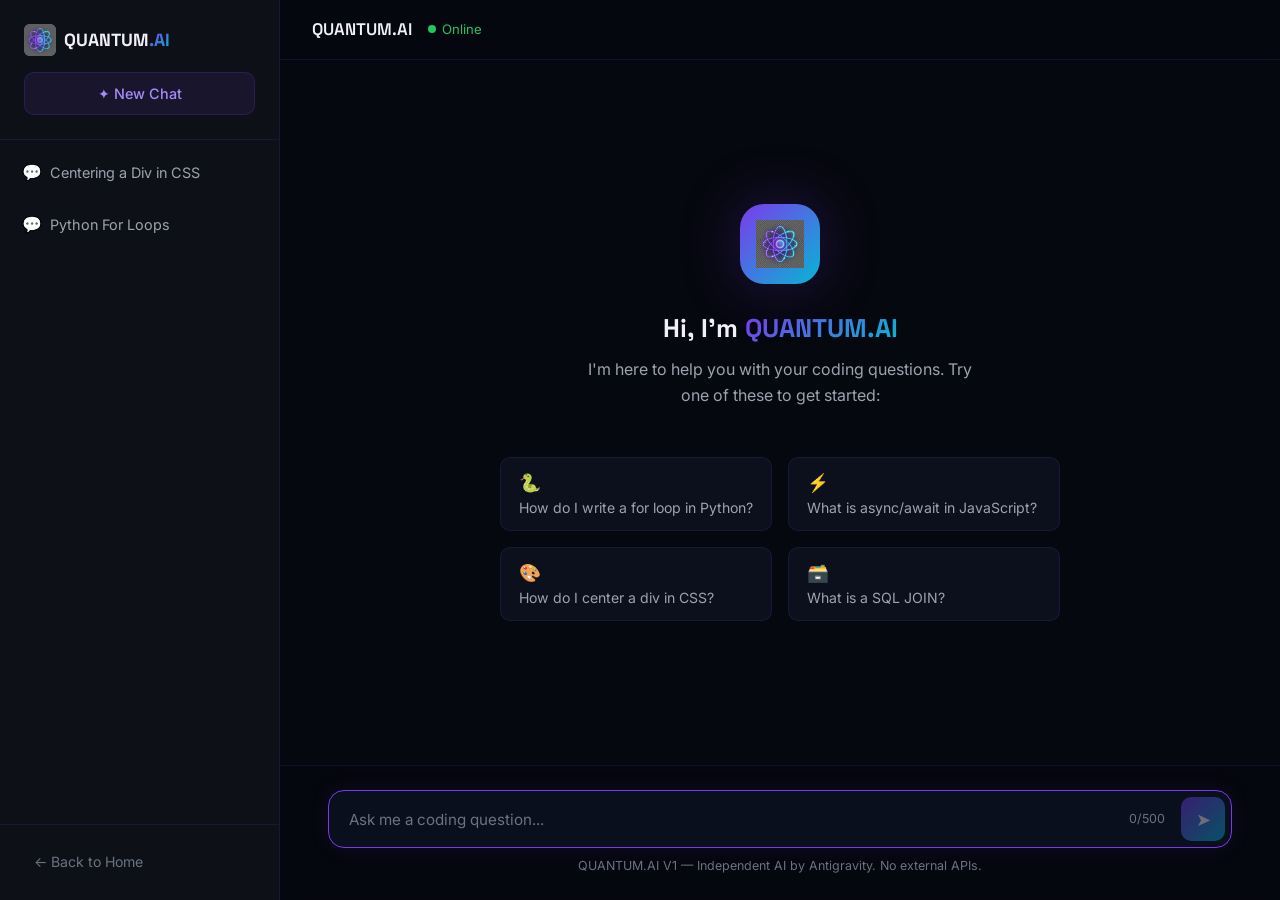
==== chat.html @ e06cc9fb "Add QUANTUM.AI logo - replace emoji icons with actual logo image" ====
<!DOCTYPE html>
<html lang="en">

<head>
    <meta charset="UTF-8">
    <meta name="viewport" content="width=device-width, initial-scale=1.0">
    <title>QUANTUM.AI — Chat</title>
    <meta name="description"
        content="Chat with QUANTUM.AI — get instant answers to your coding questions with clear explanations and working code snippets.">
    <link rel="stylesheet" href="css/style.css">
    <link rel="icon" href="assets/logo.png" type="image/png">
</head>

<body>
    <div class="chat-layout">

        <!-- Sidebar -->
        <aside class="chat-sidebar" id="chatSidebar">
            <div class="sidebar-header">
                <div class="sidebar-logo">
                    <div class="sidebar-logo-icon"><img src="assets/logo.png" alt="QUANTUM.AI" class="logo-img"></div>
                    <span>QUANTUM<span class="glow-text">.AI</span></span>
                </div>
                <button class="new-chat-btn" id="newChatBtn" aria-label="Start new chat">
                    ✦ New Chat
                </button>
            </div>

            <div class="sidebar-chats" id="sidebarChats">
                <!-- Chat history items will be injected by JS -->
            </div>

            <div class="sidebar-footer">
                <a href="index.html" class="sidebar-home-link">
                    ← Back to Home
                </a>
            </div>
        </aside>

        <!-- Main Chat Area -->
        <main class="chat-main">
            <header class="chat-header">
                <div class="chat-header-info">
                    <button class="mobile-sidebar-toggle" id="mobileSidebarToggle" aria-label="Toggle sidebar">
                        ☰
                    </button>
                    <h1 class="chat-header-title">QUANTUM.AI</h1>
                    <div class="chat-header-status">
                        <span class="status-dot"></span>
                        Online
                    </div>
                </div>
            </header>

            <!-- Messages -->
            <div class="chat-messages" id="chatMessages">
                <!-- Welcome Screen (shown when no messages) -->
                <div class="chat-welcome" id="chatWelcome">
                    <div class="welcome-icon"><img src="assets/logo.png" alt="QUANTUM.AI" class="welcome-logo-img">
                    </div>
                    <h2 class="welcome-title">Hi, I'm <span class="glow-text">QUANTUM.AI</span></h2>
                    <p class="welcome-subtitle">I'm here to help you with your coding questions. Try one of these to get
                        started:</p>
                    <div class="welcome-suggestions" id="welcomeSuggestions">
                        <button class="suggestion-chip" data-query="How do I write a for loop in Python?">
                            <div class="suggestion-chip-icon">🐍</div>
                            How do I write a for loop in Python?
                        </button>
                        <button class="suggestion-chip" data-query="What is async/await in JavaScript?">
                            <div class="suggestion-chip-icon">⚡</div>
                            What is async/await in JavaScript?
                        </button>
                        <button class="suggestion-chip" data-query="How do I center a div in CSS?">
                            <div class="suggestion-chip-icon">🎨</div>
                            How do I center a div in CSS?
                        </button>
                        <button class="suggestion-chip" data-query="What is a SQL JOIN?">
                            <div class="suggestion-chip-icon">🗃️</div>
                            What is a SQL JOIN?
                        </button>
                    </div>
                </div>
            </div>

            <!-- Input Area -->
            <div class="chat-input-area">
                <div class="chat-input-wrapper">
                    <input type="text" class="chat-input" id="chatInput" placeholder="Ask me a coding question..."
                        maxlength="500" autocomplete="off">
                    <span class="chat-char-count" id="charCount">0/500</span>
                    <button class="chat-send-btn" id="sendBtn" disabled aria-label="Send message">
                        ➤
                    </button>
                </div>
                <p class="chat-disclaimer">QUANTUM.AI V1 — Independent AI by Antigravity. No external APIs.</p>
            </div>
        </main>
    </div>

    <!-- Sidebar overlay for mobile -->
    <div id="sidebarOverlay" style="
    display:none; position:fixed; inset:0; background:rgba(0,0,0,0.5);
    z-index:50;
  "></div>

    <script src="js/chat.js"></script>
</body>

</html>
---- css/style.css ----
/* ============================================
   QUANTUM.AI — Design System & Styles (V1)
   ============================================ */

/* ---------- Google Fonts ---------- */
@import url('https://fonts.googleapis.com/css2?family=Space+Grotesk:wght@400;500;600;700&family=Inter:wght@300;400;500;600&family=JetBrains+Mono:wght@400;500&display=swap');

/* ---------- CSS Custom Properties ---------- */
:root {
  /* Colors */
  --bg-primary: #06080f;
  --bg-secondary: #0d1117;
  --bg-card: rgba(15, 20, 35, 0.7);
  --bg-card-hover: rgba(20, 28, 50, 0.85);
  --bg-input: rgba(15, 20, 40, 0.6);
  --bg-glass: rgba(255, 255, 255, 0.03);

  --accent-purple: #7c3aed;
  --accent-purple-light: #a78bfa;
  --accent-cyan: #06b6d4;
  --accent-cyan-light: #22d3ee;
  --accent-gradient: linear-gradient(135deg, #7c3aed, #06b6d4);
  --accent-gradient-hover: linear-gradient(135deg, #8b5cf6, #22d3ee);

  --text-primary: #f0f0f5;
  --text-secondary: #9ca3af;
  --text-muted: #6b7280;
  --text-accent: #a78bfa;

  --border-color: rgba(124, 58, 237, 0.15);
  --border-glow: rgba(124, 58, 237, 0.4);
  --shadow-glow: 0 0 30px rgba(124, 58, 237, 0.15);
  --shadow-glow-strong: 0 0 60px rgba(124, 58, 237, 0.25);

  /* Typography */
  --font-heading: 'Space Grotesk', sans-serif;
  --font-body: 'Inter', sans-serif;
  --font-mono: 'JetBrains Mono', monospace;

  /* Spacing */
  --space-xs: 0.25rem;
  --space-sm: 0.5rem;
  --space-md: 1rem;
  --space-lg: 1.5rem;
  --space-xl: 2rem;
  --space-2xl: 3rem;
  --space-3xl: 4rem;
  --space-4xl: 6rem;

  /* Borders */
  --radius-sm: 6px;
  --radius-md: 10px;
  --radius-lg: 16px;
  --radius-xl: 24px;
  --radius-full: 9999px;

  /* Transitions */
  --transition-fast: 0.15s ease;
  --transition-base: 0.25s ease;
  --transition-slow: 0.4s ease;

  /* Layout */
  --max-width: 1200px;
  --nav-height: 70px;
  --sidebar-width: 280px;
}

/* ---------- Reset & Base ---------- */
*,
*::before,
*::after {
  margin: 0;
  padding: 0;
  box-sizing: border-box;
}

html {
  scroll-behavior: smooth;
  -webkit-font-smoothing: antialiased;
  -moz-osx-font-smoothing: grayscale;
}

body {
  font-family: var(--font-body);
  background-color: var(--bg-primary);
  color: var(--text-primary);
  line-height: 1.6;
  overflow-x: hidden;
  min-height: 100vh;
}

a {
  text-decoration: none;
  color: inherit;
  transition: color var(--transition-fast);
}

ul,
ol {
  list-style: none;
}

img {
  max-width: 100%;
  display: block;
}

button {
  cursor: pointer;
  border: none;
  background: none;
  font-family: inherit;
}

input,
textarea {
  font-family: inherit;
}

/* ---------- Utility Classes ---------- */
.container {
  max-width: var(--max-width);
  margin: 0 auto;
  padding: 0 var(--space-xl);
}

.glow-text {
  background: var(--accent-gradient);
  -webkit-background-clip: text;
  -webkit-text-fill-color: transparent;
  background-clip: text;
}

.sr-only {
  position: absolute;
  width: 1px;
  height: 1px;
  padding: 0;
  margin: -1px;
  overflow: hidden;
  clip: rect(0, 0, 0, 0);
  border: 0;
}

/* ---------- Buttons ---------- */
.btn-primary {
  display: inline-flex;
  align-items: center;
  gap: var(--space-sm);
  padding: 14px 32px;
  background: var(--accent-gradient);
  color: white;
  font-family: var(--font-heading);
  font-weight: 600;
  font-size: 1rem;
  border-radius: var(--radius-full);
  transition: all var(--transition-base);
  position: relative;
  overflow: hidden;
  border: none;
  letter-spacing: 0.02em;
}

.btn-primary::before {
  content: '';
  position: absolute;
  inset: 0;
  background: var(--accent-gradient-hover);
  opacity: 0;
  transition: opacity var(--transition-base);
}

.btn-primary:hover {
  transform: translateY(-2px);
  box-shadow: 0 8px 30px rgba(124, 58, 237, 0.4);
}

.btn-primary:hover::before {
  opacity: 1;
}

.btn-primary span {
  position: relative;
  z-index: 1;
}

.btn-secondary {
  display: inline-flex;
  align-items: center;
  gap: var(--space-sm);
  padding: 13px 30px;
  background: transparent;
  color: var(--text-primary);
  font-family: var(--font-heading);
  font-weight: 500;
  font-size: 1rem;
  border-radius: var(--radius-full);
  border: 1px solid var(--border-color);
  transition: all var(--transition-base);
  letter-spacing: 0.02em;
}

.btn-secondary:hover {
  border-color: var(--accent-purple);
  background: rgba(124, 58, 237, 0.08);
  transform: translateY(-2px);
}

/* ---------- Glass Card ---------- */
.glass-card {
  background: var(--bg-card);
  border: 1px solid var(--border-color);
  border-radius: var(--radius-lg);
  padding: var(--space-2xl);
  backdrop-filter: blur(20px);
  -webkit-backdrop-filter: blur(20px);
  transition: all var(--transition-base);
  position: relative;
  overflow: hidden;
}

.glass-card::before {
  content: '';
  position: absolute;
  top: 0;
  left: 0;
  right: 0;
  height: 1px;
  background: linear-gradient(90deg, transparent, rgba(124, 58, 237, 0.3), transparent);
}

.glass-card:hover {
  background: var(--bg-card-hover);
  border-color: var(--border-glow);
  box-shadow: var(--shadow-glow);
  transform: translateY(-4px);
}

/* ---------- Background Effects ---------- */
.bg-grid {
  position: fixed;
  inset: 0;
  background-image:
    radial-gradient(circle at 1px 1px, rgba(124, 58, 237, 0.08) 1px, transparent 0);
  background-size: 50px 50px;
  pointer-events: none;
  z-index: 0;
}

.bg-glow-orb {
  position: fixed;
  border-radius: 50%;
  filter: blur(120px);
  pointer-events: none;
  z-index: 0;
}

.bg-glow-orb--purple {
  width: 500px;
  height: 500px;
  background: rgba(124, 58, 237, 0.08);
  top: -100px;
  right: -100px;
}

.bg-glow-orb--cyan {
  width: 400px;
  height: 400px;
  background: rgba(6, 182, 212, 0.06);
  bottom: -100px;
  left: -100px;
}

/* ---------- Keyframe Animations ---------- */
@keyframes fadeInUp {
  from {
    opacity: 0;
    transform: translateY(30px);
  }

  to {
    opacity: 1;
    transform: translateY(0);
  }
}

@keyframes fadeIn {
  from {
    opacity: 0;
  }

  to {
    opacity: 1;
  }
}

@keyframes glowPulse {

  0%,
  100% {
    box-shadow: 0 0 20px rgba(124, 58, 237, 0.2);
  }

  50% {
    box-shadow: 0 0 40px rgba(124, 58, 237, 0.4);
  }
}

@keyframes float {

  0%,
  100% {
    transform: translateY(0);
  }

  50% {
    transform: translateY(-10px);
  }
}

@keyframes typingDot {

  0%,
  80%,
  100% {
    opacity: 0.3;
    transform: scale(0.8);
  }

  40% {
    opacity: 1;
    transform: scale(1);
  }
}

@keyframes slideInLeft {
  from {
    opacity: 0;
    transform: translateX(-20px);
  }

  to {
    opacity: 1;
    transform: translateX(0);
  }
}

@keyframes slideInRight {
  from {
    opacity: 0;
    transform: translateX(20px);
  }

  to {
    opacity: 1;
    transform: translateX(0);
  }
}

@keyframes codeScroll {
  0% {
    transform: translateY(0);
  }

  100% {
    transform: translateY(-50%);
  }
}

.animate-on-scroll {
  opacity: 0;
  transform: translateY(30px);
  transition: all 0.6s cubic-bezier(0.4, 0, 0.2, 1);
}

.animate-on-scroll.is-visible {
  opacity: 1;
  transform: translateY(0);
}

/* ---------- Logo Images ---------- */
.logo-img {
  width: 100%;
  height: 100%;
  object-fit: contain;
  border-radius: inherit;
}

.footer-logo-img {
  width: 22px;
  height: 22px;
  object-fit: contain;
  vertical-align: middle;
  margin-right: 4px;
}

.welcome-logo-img {
  width: 48px;
  height: 48px;
  object-fit: contain;
}

.avatar-logo-img {
  width: 100%;
  height: 100%;
  object-fit: contain;
  border-radius: inherit;
}


/* ============================================
   LANDING PAGE STYLES
   ============================================ */

/* ---------- Navbar ---------- */
.navbar {
  position: fixed;
  top: 0;
  left: 0;
  right: 0;
  height: var(--nav-height);
  display: flex;
  align-items: center;
  justify-content: space-between;
  padding: 0 var(--space-2xl);
  background: rgba(6, 8, 15, 0.8);
  backdrop-filter: blur(20px);
  -webkit-backdrop-filter: blur(20px);
  border-bottom: 1px solid var(--border-color);
  z-index: 1000;
  transition: all var(--transition-base);
}

.navbar.scrolled {
  background: rgba(6, 8, 15, 0.95);
  box-shadow: 0 4px 30px rgba(0, 0, 0, 0.3);
}

.nav-logo {
  display: flex;
  align-items: center;
  gap: var(--space-sm);
  font-family: var(--font-heading);
  font-weight: 700;
  font-size: 1.4rem;
}

.nav-logo-icon {
  width: 36px;
  height: 36px;
  border-radius: var(--radius-md);
  background: var(--accent-gradient);
  display: flex;
  align-items: center;
  justify-content: center;
  font-size: 1.1rem;
  box-shadow: 0 0 20px rgba(124, 58, 237, 0.3);
}

.nav-links {
  display: flex;
  align-items: center;
  gap: var(--space-2xl);
}

.nav-link {
  font-size: 0.95rem;
  color: var(--text-secondary);
  font-weight: 500;
  position: relative;
  padding: var(--space-xs) 0;
}

.nav-link::after {
  content: '';
  position: absolute;
  bottom: -2px;
  left: 0;
  width: 0;
  height: 2px;
  background: var(--accent-gradient);
  transition: width var(--transition-base);
}

.nav-link:hover {
  color: var(--text-primary);
}

.nav-link:hover::after {
  width: 100%;
}

.nav-cta {
  padding: 10px 24px;
  font-size: 0.9rem;
}

/* Mobile nav */
.nav-toggle {
  display: none;
  flex-direction: column;
  gap: 5px;
  padding: 4px;
}

.nav-toggle span {
  width: 24px;
  height: 2px;
  background: var(--text-primary);
  border-radius: 2px;
  transition: all var(--transition-base);
}

/* ---------- Hero Section ---------- */
.hero {
  min-height: 100vh;
  display: flex;
  align-items: center;
  position: relative;
  padding-top: var(--nav-height);
  overflow: hidden;
}

.hero-content {
  display: grid;
  grid-template-columns: 1fr 1fr;
  gap: var(--space-4xl);
  align-items: center;
  position: relative;
  z-index: 1;
}

.hero-badge {
  display: inline-flex;
  align-items: center;
  gap: var(--space-sm);
  padding: 8px 18px;
  background: rgba(124, 58, 237, 0.1);
  border: 1px solid rgba(124, 58, 237, 0.25);
  border-radius: var(--radius-full);
  font-size: 0.85rem;
  color: var(--accent-purple-light);
  font-weight: 500;
  margin-bottom: var(--space-lg);
  animation: fadeInUp 0.6s ease;
}

.hero-badge-dot {
  width: 8px;
  height: 8px;
  background: #22c55e;
  border-radius: 50%;
  animation: glowPulse 2s infinite;
}

.hero-title {
  font-family: var(--font-heading);
  font-size: clamp(2.5rem, 5vw, 4rem);
  font-weight: 700;
  line-height: 1.1;
  margin-bottom: var(--space-lg);
  animation: fadeInUp 0.6s ease 0.1s both;
}

.hero-subtitle {
  font-size: 1.15rem;
  color: var(--text-secondary);
  line-height: 1.7;
  margin-bottom: var(--space-2xl);
  max-width: 520px;
  animation: fadeInUp 0.6s ease 0.2s both;
}

.hero-actions {
  display: flex;
  gap: var(--space-md);
  animation: fadeInUp 0.6s ease 0.3s both;
}

.hero-stats {
  display: flex;
  gap: var(--space-2xl);
  margin-top: var(--space-3xl);
  animation: fadeInUp 0.6s ease 0.4s both;
}

.hero-stat {
  text-align: center;
}

.hero-stat-value {
  font-family: var(--font-heading);
  font-size: 1.8rem;
  font-weight: 700;
  background: var(--accent-gradient);
  -webkit-background-clip: text;
  -webkit-text-fill-color: transparent;
  background-clip: text;
}

.hero-stat-label {
  font-size: 0.85rem;
  color: var(--text-muted);
  margin-top: 4px;
}

/* Hero Code Preview */
.hero-visual {
  position: relative;
  animation: fadeInUp 0.6s ease 0.3s both;
}

.code-window {
  background: var(--bg-secondary);
  border: 1px solid var(--border-color);
  border-radius: var(--radius-lg);
  overflow: hidden;
  box-shadow: var(--shadow-glow-strong);
  animation: float 6s ease-in-out infinite;
}

.code-window-header {
  display: flex;
  align-items: center;
  gap: var(--space-sm);
  padding: 14px 18px;
  background: rgba(0, 0, 0, 0.3);
  border-bottom: 1px solid var(--border-color);
}

.code-dot {
  width: 12px;
  height: 12px;
  border-radius: 50%;
}

.code-dot--red {
  background: #ef4444;
}

.code-dot--yellow {
  background: #eab308;
}

.code-dot--green {
  background: #22c55e;
}

.code-window-title {
  margin-left: var(--space-sm);
  font-size: 0.82rem;
  color: var(--text-muted);
  font-family: var(--font-mono);
}

.code-window-body {
  padding: var(--space-xl);
  font-family: var(--font-mono);
  font-size: 0.88rem;
  line-height: 1.8;
  height: 320px;
  overflow: hidden;
  position: relative;
}

.code-window-body::after {
  content: '';
  position: absolute;
  bottom: 0;
  left: 0;
  right: 0;
  height: 60px;
  background: linear-gradient(transparent, var(--bg-secondary));
}

.code-line {
  white-space: pre;
}

.code-keyword {
  color: #c084fc;
}

.code-function {
  color: #60a5fa;
}

.code-string {
  color: #34d399;
}

.code-comment {
  color: #6b7280;
  font-style: italic;
}

.code-variable {
  color: #f9a8d4;
}

.code-number {
  color: #fbbf24;
}

.code-operator {
  color: #94a3b8;
}

/* ---------- Features Section ---------- */
.features {
  padding: var(--space-4xl) 0;
  position: relative;
  z-index: 1;
}

.section-header {
  text-align: center;
  margin-bottom: var(--space-4xl);
}

.section-tag {
  display: inline-flex;
  align-items: center;
  gap: var(--space-sm);
  padding: 6px 16px;
  background: rgba(6, 182, 212, 0.08);
  border: 1px solid rgba(6, 182, 212, 0.2);
  border-radius: var(--radius-full);
  font-size: 0.82rem;
  color: var(--accent-cyan-light);
  font-weight: 500;
  text-transform: uppercase;
  letter-spacing: 0.1em;
  margin-bottom: var(--space-lg);
}

.section-title {
  font-family: var(--font-heading);
  font-size: clamp(2rem, 3.5vw, 2.8rem);
  font-weight: 700;
  margin-bottom: var(--space-md);
}

.section-subtitle {
  font-size: 1.1rem;
  color: var(--text-secondary);
  max-width: 600px;
  margin: 0 auto;
}

.features-grid {
  display: grid;
  grid-template-columns: repeat(3, 1fr);
  gap: var(--space-xl);
}

.feature-card {
  text-align: center;
  padding: var(--space-3xl) var(--space-2xl);
}

.feature-icon {
  width: 64px;
  height: 64px;
  border-radius: var(--radius-lg);
  display: flex;
  align-items: center;
  justify-content: center;
  margin: 0 auto var(--space-lg);
  font-size: 1.6rem;
  position: relative;
}

.feature-icon--purple {
  background: rgba(124, 58, 237, 0.12);
  border: 1px solid rgba(124, 58, 237, 0.2);
}

.feature-icon--cyan {
  background: rgba(6, 182, 212, 0.12);
  border: 1px solid rgba(6, 182, 212, 0.2);
}

.feature-icon--green {
  background: rgba(34, 197, 94, 0.12);
  border: 1px solid rgba(34, 197, 94, 0.2);
}

.feature-title {
  font-family: var(--font-heading);
  font-size: 1.25rem;
  font-weight: 600;
  margin-bottom: var(--space-sm);
}

.feature-desc {
  color: var(--text-secondary);
  font-size: 0.95rem;
  line-height: 1.6;
}

/* ---------- How It Works Section ---------- */
.how-it-works {
  padding: var(--space-4xl) 0;
  position: relative;
  z-index: 1;
}

.steps-grid {
  display: grid;
  grid-template-columns: repeat(3, 1fr);
  gap: var(--space-xl);
  position: relative;
}

.steps-grid::before {
  content: '';
  position: absolute;
  top: 45px;
  left: 15%;
  right: 15%;
  height: 2px;
  background: linear-gradient(90deg, var(--accent-purple), var(--accent-cyan), var(--accent-purple));
  opacity: 0.3;
}

.step-card {
  text-align: center;
  position: relative;
}

.step-number {
  width: 56px;
  height: 56px;
  border-radius: 50%;
  background: var(--accent-gradient);
  display: flex;
  align-items: center;
  justify-content: center;
  font-family: var(--font-heading);
  font-size: 1.3rem;
  font-weight: 700;
  margin: 0 auto var(--space-lg);
  box-shadow: 0 0 30px rgba(124, 58, 237, 0.3);
  position: relative;
  z-index: 2;
}

.step-title {
  font-family: var(--font-heading);
  font-size: 1.2rem;
  font-weight: 600;
  margin-bottom: var(--space-sm);
}

.step-desc {
  color: var(--text-secondary);
  font-size: 0.95rem;
  line-height: 1.6;
  max-width: 280px;
  margin: 0 auto;
}

/* ---------- CTA Section ---------- */
.cta-section {
  padding: var(--space-4xl) 0;
  position: relative;
  z-index: 1;
}

.cta-box {
  text-align: center;
  padding: var(--space-4xl) var(--space-2xl);
  background: var(--bg-card);
  border: 1px solid var(--border-color);
  border-radius: var(--radius-xl);
  position: relative;
  overflow: hidden;
}

.cta-box::before {
  content: '';
  position: absolute;
  inset: 0;
  background: radial-gradient(ellipse at center, rgba(124, 58, 237, 0.08), transparent 70%);
  pointer-events: none;
}

.cta-title {
  font-family: var(--font-heading);
  font-size: clamp(1.8rem, 3vw, 2.5rem);
  font-weight: 700;
  margin-bottom: var(--space-md);
  position: relative;
}

.cta-subtitle {
  color: var(--text-secondary);
  font-size: 1.1rem;
  margin-bottom: var(--space-2xl);
  max-width: 500px;
  margin-left: auto;
  margin-right: auto;
  position: relative;
}

/* ---------- Footer ---------- */
.footer {
  padding: var(--space-2xl) 0;
  border-top: 1px solid var(--border-color);
  position: relative;
  z-index: 1;
}

.footer-content {
  display: flex;
  align-items: center;
  justify-content: space-between;
}

.footer-brand {
  display: flex;
  align-items: center;
  gap: var(--space-sm);
  font-family: var(--font-heading);
  font-weight: 600;
  color: var(--text-secondary);
}

.footer-copy {
  font-size: 0.85rem;
  color: var(--text-muted);
}


/* ============================================
   CHAT PAGE STYLES
   ============================================ */

.chat-layout {
  display: flex;
  height: 100vh;
  overflow: hidden;
}

/* ---------- Chat Sidebar ---------- */
.chat-sidebar {
  width: var(--sidebar-width);
  background: var(--bg-secondary);
  border-right: 1px solid var(--border-color);
  display: flex;
  flex-direction: column;
  flex-shrink: 0;
  z-index: 10;
  transition: transform var(--transition-base);
}

.sidebar-header {
  padding: var(--space-lg);
  border-bottom: 1px solid var(--border-color);
}

.sidebar-logo {
  display: flex;
  align-items: center;
  gap: var(--space-sm);
  font-family: var(--font-heading);
  font-weight: 700;
  font-size: 1.1rem;
  margin-bottom: var(--space-md);
}

.sidebar-logo-icon {
  width: 32px;
  height: 32px;
  border-radius: var(--radius-sm);
  background: var(--accent-gradient);
  display: flex;
  align-items: center;
  justify-content: center;
  font-size: 0.95rem;
}

.new-chat-btn {
  width: 100%;
  padding: 12px;
  background: rgba(124, 58, 237, 0.1);
  border: 1px solid rgba(124, 58, 237, 0.2);
  border-radius: var(--radius-md);
  color: var(--accent-purple-light);
  font-weight: 500;
  font-size: 0.9rem;
  display: flex;
  align-items: center;
  justify-content: center;
  gap: var(--space-sm);
  transition: all var(--transition-base);
}

.new-chat-btn:hover {
  background: rgba(124, 58, 237, 0.18);
  border-color: var(--accent-purple);
}

.sidebar-chats {
  flex: 1;
  overflow-y: auto;
  padding: var(--space-sm);
}

.chat-history-item {
  padding: 12px 14px;
  border-radius: var(--radius-md);
  cursor: pointer;
  transition: all var(--transition-fast);
  margin-bottom: 2px;
  display: flex;
  align-items: center;
  gap: var(--space-sm);
  font-size: 0.9rem;
  color: var(--text-secondary);
}

.chat-history-item:hover {
  background: rgba(255, 255, 255, 0.04);
  color: var(--text-primary);
}

.chat-history-item.active {
  background: rgba(124, 58, 237, 0.1);
  color: var(--text-primary);
  border: 1px solid rgba(124, 58, 237, 0.15);
}

.chat-history-icon {
  font-size: 1rem;
  flex-shrink: 0;
}

.chat-history-text {
  overflow: hidden;
  text-overflow: ellipsis;
  white-space: nowrap;
}

.sidebar-footer {
  padding: var(--space-md) var(--space-lg);
  border-top: 1px solid var(--border-color);
}

.sidebar-home-link {
  display: flex;
  align-items: center;
  gap: var(--space-sm);
  color: var(--text-muted);
  font-size: 0.88rem;
  padding: 10px;
  border-radius: var(--radius-md);
  transition: all var(--transition-fast);
}

.sidebar-home-link:hover {
  color: var(--text-primary);
  background: rgba(255, 255, 255, 0.04);
}

/* ---------- Chat Main ---------- */
.chat-main {
  flex: 1;
  display: flex;
  flex-direction: column;
  min-width: 0;
}

.chat-header {
  padding: var(--space-md) var(--space-xl);
  border-bottom: 1px solid var(--border-color);
  display: flex;
  align-items: center;
  justify-content: space-between;
  background: rgba(6, 8, 15, 0.6);
  backdrop-filter: blur(10px);
  -webkit-backdrop-filter: blur(10px);
  flex-shrink: 0;
}

.chat-header-info {
  display: flex;
  align-items: center;
  gap: var(--space-md);
}

.chat-header-title {
  font-family: var(--font-heading);
  font-weight: 600;
  font-size: 1.05rem;
}

.chat-header-status {
  display: flex;
  align-items: center;
  gap: 6px;
  font-size: 0.82rem;
  color: #22c55e;
}

.status-dot {
  width: 8px;
  height: 8px;
  background: #22c55e;
  border-radius: 50%;
  animation: glowPulse 2s infinite;
}

.mobile-sidebar-toggle {
  display: none;
  padding: 8px;
  color: var(--text-secondary);
  font-size: 1.3rem;
}

/* ---------- Chat Messages ---------- */
.chat-messages {
  flex: 1;
  overflow-y: auto;
  padding: var(--space-2xl);
  display: flex;
  flex-direction: column;
  gap: var(--space-xl);
  scroll-behavior: smooth;
}

.chat-messages::-webkit-scrollbar {
  width: 6px;
}

.chat-messages::-webkit-scrollbar-track {
  background: transparent;
}

.chat-messages::-webkit-scrollbar-thumb {
  background: rgba(124, 58, 237, 0.2);
  border-radius: 3px;
}

/* Welcome Screen */
.chat-welcome {
  display: flex;
  flex-direction: column;
  align-items: center;
  justify-content: center;
  flex: 1;
  text-align: center;
  animation: fadeIn 0.5s ease;
}

.welcome-icon {
  width: 80px;
  height: 80px;
  border-radius: var(--radius-xl);
  background: var(--accent-gradient);
  display: flex;
  align-items: center;
  justify-content: center;
  font-size: 2rem;
  margin-bottom: var(--space-lg);
  box-shadow: var(--shadow-glow-strong);
}

.welcome-title {
  font-family: var(--font-heading);
  font-size: 1.6rem;
  font-weight: 700;
  margin-bottom: var(--space-sm);
}

.welcome-subtitle {
  color: var(--text-secondary);
  margin-bottom: var(--space-2xl);
  max-width: 400px;
}

.welcome-suggestions {
  display: grid;
  grid-template-columns: repeat(2, 1fr);
  gap: var(--space-md);
  max-width: 560px;
  width: 100%;
}

.suggestion-chip {
  padding: 14px 18px;
  background: var(--bg-card);
  border: 1px solid var(--border-color);
  border-radius: var(--radius-md);
  text-align: left;
  font-size: 0.88rem;
  color: var(--text-secondary);
  transition: all var(--transition-fast);
  cursor: pointer;
}

.suggestion-chip:hover {
  border-color: var(--accent-purple);
  color: var(--text-primary);
  background: var(--bg-card-hover);
}

.suggestion-chip-icon {
  margin-bottom: 6px;
  font-size: 1.1rem;
}

/* Message Bubbles */
.message {
  display: flex;
  gap: var(--space-md);
  max-width: 780px;
  width: 100%;
  animation: fadeInUp 0.3s ease;
}

.message--user {
  align-self: flex-end;
  flex-direction: row-reverse;
}

.message--ai {
  align-self: flex-start;
}

.message-avatar {
  width: 36px;
  height: 36px;
  border-radius: var(--radius-md);
  display: flex;
  align-items: center;
  justify-content: center;
  font-size: 0.9rem;
  flex-shrink: 0;
}

.message--ai .message-avatar {
  background: var(--accent-gradient);
  box-shadow: 0 0 15px rgba(124, 58, 237, 0.25);
}

.message--user .message-avatar {
  background: rgba(59, 130, 246, 0.15);
  border: 1px solid rgba(59, 130, 246, 0.25);
}

.message-content {
  padding: 16px 20px;
  border-radius: var(--radius-lg);
  line-height: 1.7;
  font-size: 0.95rem;
}

.message--ai .message-content {
  background: var(--bg-card);
  border: 1px solid var(--border-color);
  border-top-left-radius: 4px;
}

.message--user .message-content {
  background: rgba(124, 58, 237, 0.15);
  border: 1px solid rgba(124, 58, 237, 0.2);
  border-top-right-radius: 4px;
  color: var(--text-primary);
}

/* Code blocks in messages */
.message-content pre {
  background: rgba(0, 0, 0, 0.4);
  border: 1px solid rgba(124, 58, 237, 0.15);
  border-radius: var(--radius-md);
  padding: 16px;
  margin: 12px 0;
  overflow-x: auto;
  font-family: var(--font-mono);
  font-size: 0.85rem;
  line-height: 1.7;
}

.message-content code {
  font-family: var(--font-mono);
  font-size: 0.88em;
  background: rgba(124, 58, 237, 0.12);
  padding: 2px 6px;
  border-radius: 4px;
  color: var(--accent-purple-light);
}

.message-content pre code {
  background: none;
  padding: 0;
  color: var(--text-primary);
}

.message-content strong {
  color: var(--text-primary);
  font-weight: 600;
}

.message-content ul,
.message-content ol {
  margin: 8px 0;
  padding-left: 20px;
}

.message-content li {
  list-style: disc;
  margin-bottom: 4px;
  color: var(--text-secondary);
}

.message-content ol li {
  list-style: decimal;
}

/* Typing Indicator */
.typing-indicator {
  display: flex;
  gap: var(--space-md);
  animation: fadeIn 0.3s ease;
}

.typing-dots {
  display: flex;
  align-items: center;
  gap: 5px;
  padding: 16px 20px;
  background: var(--bg-card);
  border: 1px solid var(--border-color);
  border-radius: var(--radius-lg);
  border-top-left-radius: 4px;
}

.typing-dot {
  width: 8px;
  height: 8px;
  background: var(--accent-purple-light);
  border-radius: 50%;
  animation: typingDot 1.4s ease-in-out infinite;
}

.typing-dot:nth-child(2) {
  animation-delay: 0.2s;
}

.typing-dot:nth-child(3) {
  animation-delay: 0.4s;
}

/* ---------- Chat Input ---------- */
.chat-input-area {
  padding: var(--space-lg) var(--space-2xl);
  border-top: 1px solid var(--border-color);
  background: rgba(6, 8, 15, 0.6);
  backdrop-filter: blur(10px);
  -webkit-backdrop-filter: blur(10px);
  flex-shrink: 0;
}

.chat-input-wrapper {
  display: flex;
  align-items: center;
  gap: var(--space-md);
  background: var(--bg-input);
  border: 1px solid var(--border-color);
  border-radius: var(--radius-lg);
  padding: 6px 6px 6px 20px;
  transition: border-color var(--transition-fast);
}

.chat-input-wrapper:focus-within {
  border-color: var(--accent-purple);
  box-shadow: 0 0 20px rgba(124, 58, 237, 0.1);
}

.chat-input {
  flex: 1;
  background: transparent;
  border: none;
  outline: none;
  color: var(--text-primary);
  font-size: 0.95rem;
  padding: 10px 0;
}

.chat-input::placeholder {
  color: var(--text-muted);
}

.chat-char-count {
  font-size: 0.78rem;
  color: var(--text-muted);
  flex-shrink: 0;
}

.chat-send-btn {
  width: 44px;
  height: 44px;
  border-radius: var(--radius-md);
  background: var(--accent-gradient);
  display: flex;
  align-items: center;
  justify-content: center;
  color: white;
  font-size: 1.1rem;
  flex-shrink: 0;
  transition: all var(--transition-base);
}

.chat-send-btn:hover {
  box-shadow: 0 0 20px rgba(124, 58, 237, 0.4);
  transform: scale(1.05);
}

.chat-send-btn:disabled {
  opacity: 0.4;
  cursor: not-allowed;
  transform: none;
  box-shadow: none;
}

.chat-disclaimer {
  text-align: center;
  font-size: 0.78rem;
  color: var(--text-muted);
  margin-top: var(--space-sm);
}

/* ============================================
   RESPONSIVE DESIGN
   ============================================ */

@media (max-width: 1024px) {
  .hero-content {
    grid-template-columns: 1fr;
    text-align: center;
  }

  .hero-subtitle {
    margin-left: auto;
    margin-right: auto;
  }

  .hero-actions {
    justify-content: center;
  }

  .hero-stats {
    justify-content: center;
  }

  .hero-visual {
    max-width: 500px;
    margin: 0 auto;
  }

  .features-grid,
  .steps-grid {
    grid-template-columns: 1fr;
    max-width: 420px;
    margin: 0 auto;
  }

  .steps-grid::before {
    display: none;
  }
}

@media (max-width: 768px) {
  .navbar {
    padding: 0 var(--space-md);
  }

  .nav-links {
    position: fixed;
    top: var(--nav-height);
    left: 0;
    right: 0;
    background: var(--bg-secondary);
    border-bottom: 1px solid var(--border-color);
    flex-direction: column;
    padding: var(--space-xl);
    gap: var(--space-lg);
    transform: translateY(-120%);
    transition: transform var(--transition-base);
    z-index: 999;
  }

  .nav-links.open {
    transform: translateY(0);
  }

  .nav-toggle {
    display: flex;
  }

  .hero {
    min-height: auto;
    padding: calc(var(--nav-height) + var(--space-3xl)) 0 var(--space-3xl);
  }

  .hero-title {
    font-size: 2rem;
  }

  .chat-sidebar {
    position: fixed;
    top: 0;
    left: 0;
    bottom: 0;
    transform: translateX(-100%);
    z-index: 100;
  }

  .chat-sidebar.open {
    transform: translateX(0);
  }

  .mobile-sidebar-toggle {
    display: flex;
  }

  .chat-messages {
    padding: var(--space-md);
  }

  .chat-input-area {
    padding: var(--space-md);
  }

  .welcome-suggestions {
    grid-template-columns: 1fr;
  }

  .message {
    max-width: 100%;
  }

  .footer-content {
    flex-direction: column;
    gap: var(--space-md);
    text-align: center;
  }
}
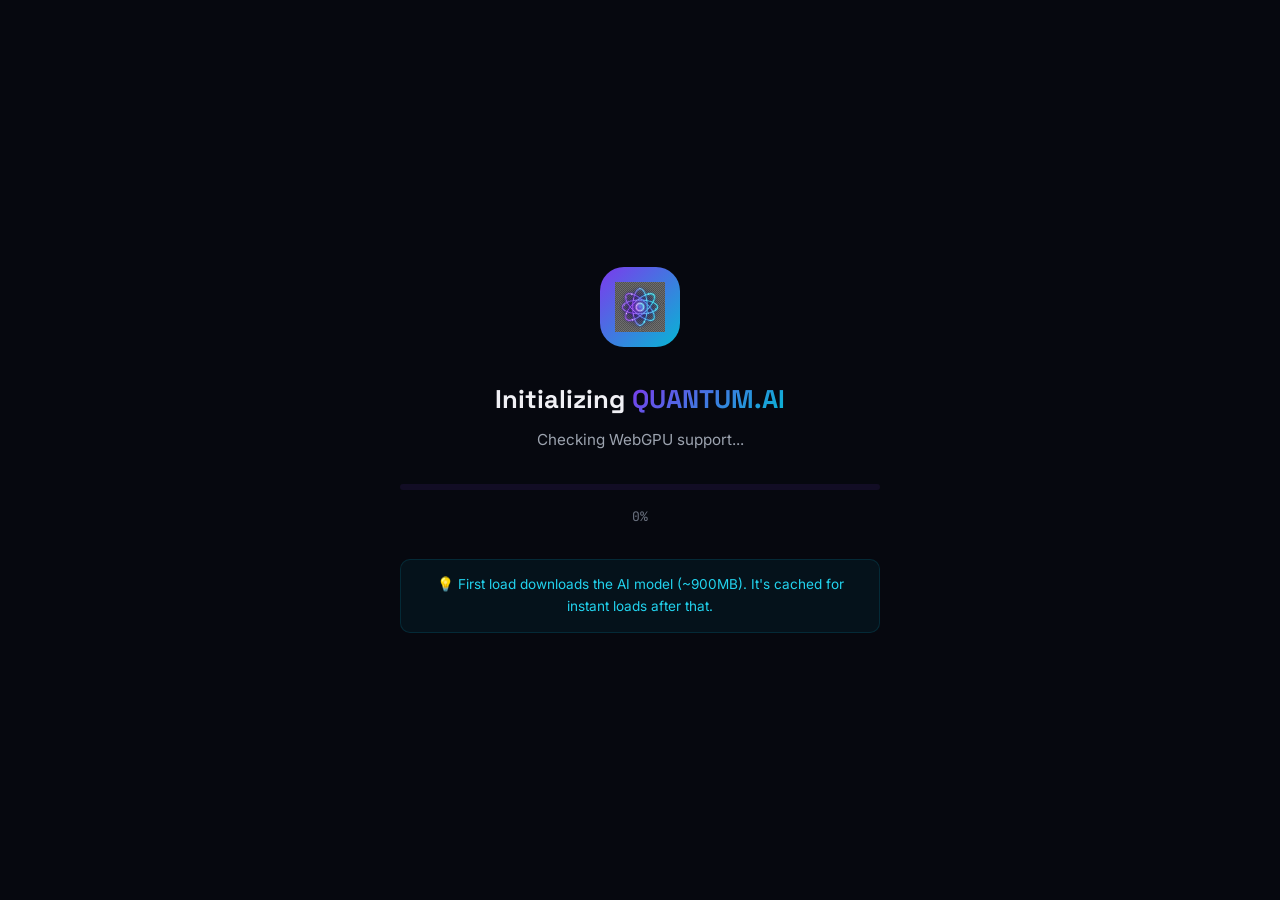
==== commit 9446b527: "QUANTUM.AI V2 - Real AI model via WebLLM + WebGPU, streaming responses, model selector" ====
--- a/chat.html
+++ b/chat.html
@@ -6,13 +6,56 @@
     <meta name="viewport" content="width=device-width, initial-scale=1.0">
     <title>QUANTUM.AI — Chat</title>
     <meta name="description"
-        content="Chat with QUANTUM.AI — get instant answers to your coding questions with clear explanations and working code snippets.">
+        content="Chat with QUANTUM.AI — a real AI language model running entirely in your browser. No API keys, no data leaves your device.">
     <link rel="stylesheet" href="css/style.css">
     <link rel="icon" href="assets/logo.png" type="image/png">
 </head>
 
 <body>
-    <div class="chat-layout">
+
+    <!-- WebGPU Warning (hidden by default, shown if WebGPU unavailable) -->
+    <div class="webgpu-warning" id="webgpuWarning" style="display:none;">
+        <div class="webgpu-warning-content">
+            <div class="webgpu-warning-icon">⚠️</div>
+            <h2 class="webgpu-warning-title">WebGPU Required</h2>
+            <p class="webgpu-warning-text">
+                QUANTUM.AI runs a real AI model directly in your browser using WebGPU.
+                Your current browser doesn't support WebGPU. Please use one of these:
+            </p>
+            <div class="webgpu-warning-browsers">
+                <div class="webgpu-browser">
+                    <div class="webgpu-browser-icon">🌐</div>
+                    Chrome 113+
+                </div>
+                <div class="webgpu-browser">
+                    <div class="webgpu-browser-icon">🔷</div>
+                    Edge 113+
+                </div>
+            </div>
+            <a href="index.html" class="btn-primary"><span>← Back to Home</span></a>
+        </div>
+    </div>
+
+    <!-- Loading Overlay -->
+    <div class="loading-overlay" id="loadingOverlay">
+        <div class="loading-content">
+            <div class="loading-logo">
+                <img src="assets/logo.png" alt="QUANTUM.AI">
+            </div>
+            <h2 class="loading-title">Initializing <span class="glow-text">QUANTUM.AI</span></h2>
+            <p class="loading-stage" id="loadingStage">Checking WebGPU support...</p>
+            <div class="progress-container">
+                <div class="progress-bar" id="progressBar"></div>
+            </div>
+            <p class="progress-text" id="progressText">0%</p>
+            <div class="loading-tip" id="loadingTip">
+                💡 First load downloads the AI model (~900MB). It's cached for instant loads after that.
+            </div>
+        </div>
+    </div>
+
+    <!-- Chat Layout -->
+    <div class="chat-layout" id="chatLayout" style="display:none;">
 
         <!-- Sidebar -->
         <aside class="chat-sidebar" id="chatSidebar">
@@ -26,14 +69,13 @@
                 </button>
             </div>
 
-            <div class="sidebar-chats" id="sidebarChats">
-                <!-- Chat history items will be injected by JS -->
-            </div>
+            <div class="sidebar-chats" id="sidebarChats"></div>
 
             <div class="sidebar-footer">
-                <a href="index.html" class="sidebar-home-link">
-                    ← Back to Home
-                </a>
+                <a href="index.html" class="sidebar-home-link">← Back to Home</a>
+                <div class="powered-badge" style="margin-top: 8px;">
+                    🧠 Powered by WebGPU — runs locally
+                </div>
             </div>
         </aside>
 
@@ -41,42 +83,55 @@
         <main class="chat-main">
             <header class="chat-header">
                 <div class="chat-header-info">
-                    <button class="mobile-sidebar-toggle" id="mobileSidebarToggle" aria-label="Toggle sidebar">
-                        ☰
-                    </button>
+                    <button class="mobile-sidebar-toggle" id="mobileSidebarToggle"
+                        aria-label="Toggle sidebar">☰</button>
                     <h1 class="chat-header-title">QUANTUM.AI</h1>
                     <div class="chat-header-status">
                         <span class="status-dot"></span>
-                        Online
+                        <span id="headerStatus">Online</span>
                     </div>
+                </div>
+                <div class="model-selector-group">
+                    <span class="model-badge" id="modelBadge">
+                        <span id="modelBadgeText">Loading...</span>
+                    </span>
+                    <select class="model-selector" id="modelSelector" title="Select AI model">
+                        <option value="Qwen2.5-Coder-1.5B-Instruct-q4f16_1-MLC">Qwen2.5-Coder-1.5B</option>
+                        <option value="SmolLM2-1.7B-Instruct-q4f16_1-MLC">SmolLM2-1.7B</option>
+                        <option value="Llama-3.2-1B-Instruct-q4f16_1-MLC">Llama-3.2-1B</option>
+                        <option value="Phi-3.5-mini-instruct-q4f16_1-MLC">Phi-3.5-mini</option>
+                    </select>
                 </div>
             </header>
 
             <!-- Messages -->
             <div class="chat-messages" id="chatMessages">
-                <!-- Welcome Screen (shown when no messages) -->
                 <div class="chat-welcome" id="chatWelcome">
                     <div class="welcome-icon"><img src="assets/logo.png" alt="QUANTUM.AI" class="welcome-logo-img">
                     </div>
                     <h2 class="welcome-title">Hi, I'm <span class="glow-text">QUANTUM.AI</span></h2>
-                    <p class="welcome-subtitle">I'm here to help you with your coding questions. Try one of these to get
-                        started:</p>
+                    <p class="welcome-subtitle">I'm a real AI model running entirely in your browser. Ask me anything
+                        about coding!</p>
                     <div class="welcome-suggestions" id="welcomeSuggestions">
-                        <button class="suggestion-chip" data-query="How do I write a for loop in Python?">
+                        <button class="suggestion-chip"
+                            data-query="Explain how async/await works in JavaScript with an example">
+                            <div class="suggestion-chip-icon">⚡</div>
+                            Explain async/await in JavaScript
+                        </button>
+                        <button class="suggestion-chip"
+                            data-query="Write a Python function to check if a string is a palindrome">
                             <div class="suggestion-chip-icon">🐍</div>
-                            How do I write a for loop in Python?
+                            Python palindrome checker
                         </button>
-                        <button class="suggestion-chip" data-query="What is async/await in JavaScript?">
-                            <div class="suggestion-chip-icon">⚡</div>
-                            What is async/await in JavaScript?
+                        <button class="suggestion-chip"
+                            data-query="What's the difference between flexbox and CSS grid? When should I use each?">
+                            <div class="suggestion-chip-icon">🎨</div>
+                            Flexbox vs CSS Grid
                         </button>
-                        <button class="suggestion-chip" data-query="How do I center a div in CSS?">
-                            <div class="suggestion-chip-icon">🎨</div>
-                            How do I center a div in CSS?
-                        </button>
-                        <button class="suggestion-chip" data-query="What is a SQL JOIN?">
+                        <button class="suggestion-chip"
+                            data-query="Explain SQL JOINs with a simple example using two tables">
                             <div class="suggestion-chip-icon">🗃️</div>
-                            What is a SQL JOIN?
+                            SQL JOINs explained
                         </button>
                     </div>
                 </div>
@@ -86,24 +141,21 @@
             <div class="chat-input-area">
                 <div class="chat-input-wrapper">
                     <input type="text" class="chat-input" id="chatInput" placeholder="Ask me a coding question..."
-                        maxlength="500" autocomplete="off">
-                    <span class="chat-char-count" id="charCount">0/500</span>
-                    <button class="chat-send-btn" id="sendBtn" disabled aria-label="Send message">
-                        ➤
-                    </button>
+                        maxlength="1000" autocomplete="off" disabled>
+                    <span class="chat-char-count" id="charCount">0/1000</span>
+                    <button class="chat-send-btn" id="sendBtn" disabled aria-label="Send message">➤</button>
                 </div>
-                <p class="chat-disclaimer">QUANTUM.AI V1 — Independent AI by Antigravity. No external APIs.</p>
+                <p class="chat-disclaimer">QUANTUM.AI V2 — Real AI running in your browser via WebGPU. No data leaves
+                    your device.</p>
             </div>
         </main>
     </div>
 
     <!-- Sidebar overlay for mobile -->
-    <div id="sidebarOverlay" style="
-    display:none; position:fixed; inset:0; background:rgba(0,0,0,0.5);
-    z-index:50;
-  "></div>
+    <div id="sidebarOverlay" style="display:none; position:fixed; inset:0; background:rgba(0,0,0,0.5); z-index:50;">
+    </div>
 
-    <script src="js/chat.js"></script>
+    <script type="module" src="js/chat.js"></script>
 </body>
 
 </html>
--- a/css/style.css
+++ b/css/style.css
@@ -1547,4 +1547,289 @@
     gap: var(--space-md);
     text-align: center;
   }
+}
+
+
+/* ============================================
+   V2 — LOADING OVERLAY & MODEL UI
+   ============================================ */
+
+/* ---------- Loading Overlay ---------- */
+.loading-overlay {
+  position: fixed;
+  inset: 0;
+  background: var(--bg-primary);
+  display: flex;
+  align-items: center;
+  justify-content: center;
+  z-index: 9999;
+  transition: opacity 0.5s ease;
+}
+
+.loading-overlay.hidden {
+  opacity: 0;
+  pointer-events: none;
+}
+
+.loading-content {
+  text-align: center;
+  max-width: 480px;
+  width: 90%;
+  animation: fadeInUp 0.6s ease;
+}
+
+.loading-logo {
+  width: 80px;
+  height: 80px;
+  border-radius: var(--radius-xl);
+  background: var(--accent-gradient);
+  display: flex;
+  align-items: center;
+  justify-content: center;
+  margin: 0 auto var(--space-xl);
+  animation: glowPulse 2s infinite;
+}
+
+.loading-logo img {
+  width: 50px;
+  height: 50px;
+  object-fit: contain;
+}
+
+.loading-title {
+  font-family: var(--font-heading);
+  font-size: 1.6rem;
+  font-weight: 700;
+  margin-bottom: var(--space-sm);
+}
+
+.loading-stage {
+  color: var(--text-secondary);
+  font-size: 0.95rem;
+  margin-bottom: var(--space-xl);
+  min-height: 1.5em;
+}
+
+/* Progress Bar */
+.progress-container {
+  width: 100%;
+  height: 6px;
+  background: rgba(124, 58, 237, 0.1);
+  border-radius: var(--radius-full);
+  overflow: hidden;
+  margin-bottom: var(--space-md);
+  position: relative;
+}
+
+.progress-bar {
+  height: 100%;
+  width: 0%;
+  background: var(--accent-gradient);
+  border-radius: var(--radius-full);
+  transition: width 0.3s ease;
+  position: relative;
+}
+
+.progress-bar::after {
+  content: '';
+  position: absolute;
+  top: 0;
+  right: 0;
+  width: 40px;
+  height: 100%;
+  background: linear-gradient(90deg, transparent, rgba(255, 255, 255, 0.4));
+  animation: progressShine 1.5s infinite;
+}
+
+@keyframes progressShine {
+  0% {
+    opacity: 0;
+  }
+
+  50% {
+    opacity: 1;
+  }
+
+  100% {
+    opacity: 0;
+  }
+}
+
+.progress-text {
+  font-family: var(--font-mono);
+  font-size: 0.82rem;
+  color: var(--text-muted);
+}
+
+.loading-tip {
+  margin-top: var(--space-xl);
+  padding: 14px 18px;
+  background: rgba(6, 182, 212, 0.06);
+  border: 1px solid rgba(6, 182, 212, 0.15);
+  border-radius: var(--radius-md);
+  font-size: 0.85rem;
+  color: var(--accent-cyan-light);
+}
+
+/* ---------- WebGPU Warning ---------- */
+.webgpu-warning {
+  position: fixed;
+  inset: 0;
+  background: var(--bg-primary);
+  display: flex;
+  align-items: center;
+  justify-content: center;
+  z-index: 9999;
+}
+
+.webgpu-warning-content {
+  text-align: center;
+  max-width: 500px;
+  width: 90%;
+  padding: var(--space-2xl);
+}
+
+.webgpu-warning-icon {
+  font-size: 3rem;
+  margin-bottom: var(--space-lg);
+}
+
+.webgpu-warning-title {
+  font-family: var(--font-heading);
+  font-size: 1.5rem;
+  font-weight: 700;
+  margin-bottom: var(--space-md);
+  color: #fbbf24;
+}
+
+.webgpu-warning-text {
+  color: var(--text-secondary);
+  line-height: 1.7;
+  margin-bottom: var(--space-xl);
+}
+
+.webgpu-warning-browsers {
+  display: flex;
+  justify-content: center;
+  gap: var(--space-xl);
+  margin-bottom: var(--space-xl);
+}
+
+.webgpu-browser {
+  text-align: center;
+  font-size: 0.88rem;
+  color: var(--text-muted);
+}
+
+.webgpu-browser-icon {
+  font-size: 2rem;
+  margin-bottom: 6px;
+}
+
+/* ---------- Model Selector ---------- */
+.model-selector-group {
+  display: flex;
+  align-items: center;
+  gap: var(--space-sm);
+}
+
+.model-selector {
+  background: var(--bg-input);
+  border: 1px solid var(--border-color);
+  border-radius: var(--radius-md);
+  color: var(--text-primary);
+  font-family: var(--font-mono);
+  font-size: 0.78rem;
+  padding: 6px 10px;
+  outline: none;
+  cursor: pointer;
+  transition: border-color var(--transition-fast);
+  appearance: none;
+  -webkit-appearance: none;
+  background-image: url("data:image/svg+xml,%3Csvg xmlns='http://www.w3.org/2000/svg' width='12' height='12' viewBox='0 0 24 24' fill='none' stroke='%239ca3af' stroke-width='2'%3E%3Cpath d='M6 9l6 6 6-6'/%3E%3C/svg%3E");
+  background-repeat: no-repeat;
+  background-position: right 8px center;
+  padding-right: 28px;
+}
+
+.model-selector:focus {
+  border-color: var(--accent-purple);
+}
+
+.model-selector option {
+  background: var(--bg-secondary);
+  color: var(--text-primary);
+}
+
+.model-badge {
+  display: inline-flex;
+  align-items: center;
+  gap: 4px;
+  padding: 3px 10px;
+  background: rgba(34, 197, 94, 0.1);
+  border: 1px solid rgba(34, 197, 94, 0.2);
+  border-radius: var(--radius-full);
+  font-size: 0.72rem;
+  color: #4ade80;
+  font-weight: 500;
+  font-family: var(--font-mono);
+}
+
+.model-badge--loading {
+  background: rgba(251, 191, 36, 0.1);
+  border-color: rgba(251, 191, 36, 0.2);
+  color: #fbbf24;
+}
+
+/* ---------- Streaming Cursor ---------- */
+@keyframes blink {
+
+  0%,
+  100% {
+    opacity: 1;
+  }
+
+  50% {
+    opacity: 0;
+  }
+}
+
+.streaming-cursor {
+  display: inline-block;
+  width: 2px;
+  height: 1em;
+  background: var(--accent-purple-light);
+  margin-left: 2px;
+  vertical-align: text-bottom;
+  animation: blink 0.8s step-end infinite;
+}
+
+/* ---------- Powered By Badge ---------- */
+.powered-badge {
+  display: inline-flex;
+  align-items: center;
+  gap: 6px;
+  padding: 4px 12px;
+  background: rgba(124, 58, 237, 0.08);
+  border: 1px solid rgba(124, 58, 237, 0.15);
+  border-radius: var(--radius-full);
+  font-size: 0.72rem;
+  color: var(--text-muted);
+  font-family: var(--font-mono);
+}
+
+/* ---------- Generation Stats ---------- */
+.gen-stats {
+  display: flex;
+  gap: var(--space-md);
+  margin-top: 8px;
+  font-size: 0.75rem;
+  color: var(--text-muted);
+  font-family: var(--font-mono);
+}
+
+.gen-stat {
+  display: inline-flex;
+  align-items: center;
+  gap: 4px;
 }
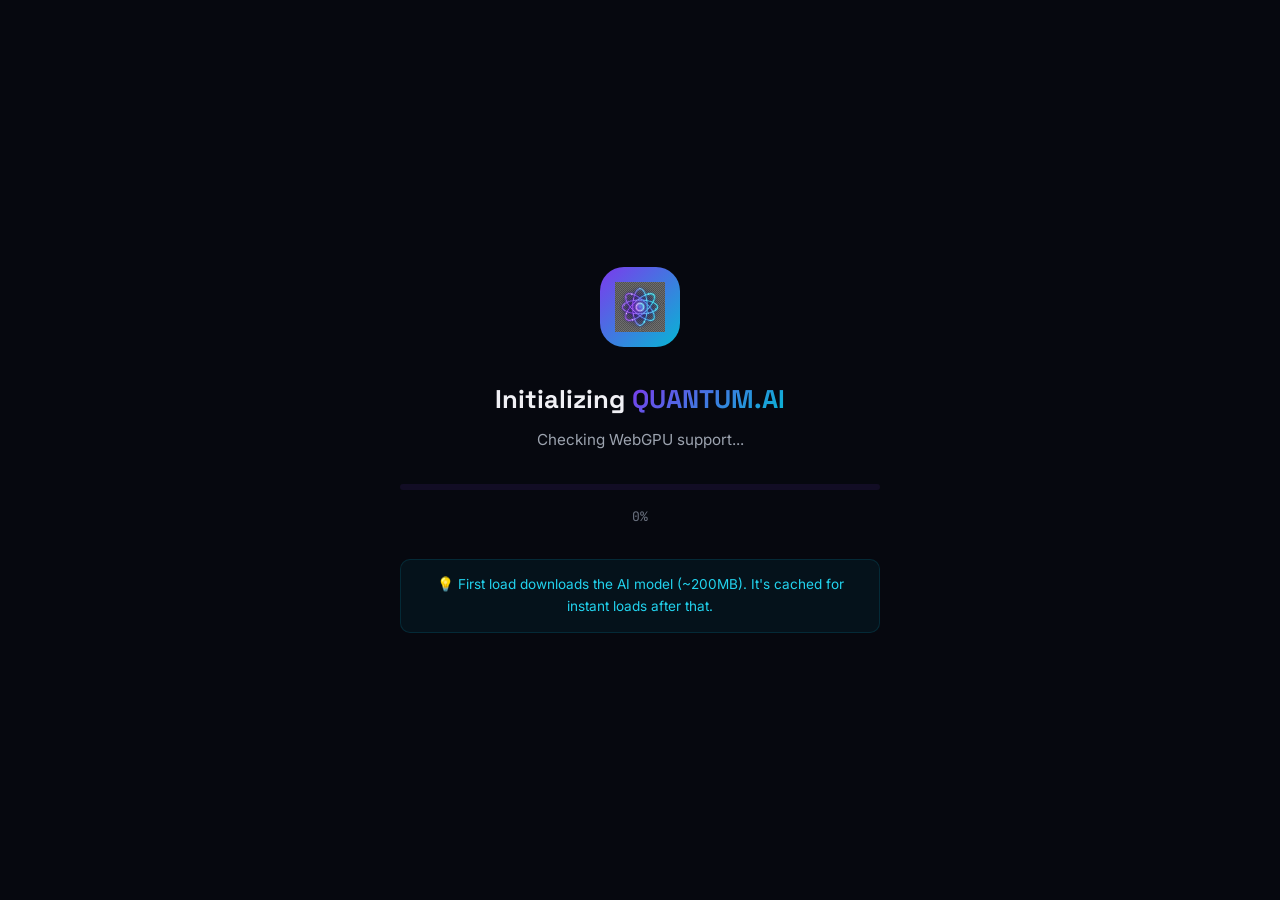
==== commit 5b62df30: "Switch to smaller faster models - SmolLM2-360M default (~200MB vs 900MB)" ====
--- a/chat.html
+++ b/chat.html
@@ -12,6 +12,46 @@
 </head>
 
 <body>
+
+    <!-- Email Signup Gate -->
+    <div class="signup-gate" id="signupGate" style="display:none;">
+        <div class="signup-card">
+            <div class="signup-logo">
+                <img src="assets/logo.png" alt="QUANTUM.AI">
+            </div>
+            <h2 class="signup-title">Unlock <span class="glow-text">QUANTUM.AI</span></h2>
+            <p class="signup-subtitle">
+                Enter your email to get <strong>unlimited access</strong> to a real AI coding assistant running entirely
+                in your browser.
+            </p>
+            <form class="signup-form" id="signupForm">
+                <div class="signup-input-group">
+                    <input type="email" class="signup-email-input" id="signupEmail" placeholder="you@example.com"
+                        required autocomplete="email">
+                    <button type="submit" class="signup-submit-btn" id="signupBtn">Get Access →</button>
+                </div>
+                <p class="signup-error" id="signupError"></p>
+            </form>
+            <div class="signup-trust">
+                <div class="signup-trust-item">
+                    <span class="signup-trust-icon">🔒</span>
+                    No spam ever
+                </div>
+                <div class="signup-trust-item">
+                    <span class="signup-trust-icon">🧠</span>
+                    100% private
+                </div>
+                <div class="signup-trust-item">
+                    <span class="signup-trust-icon">💎</span>
+                    Free forever
+                </div>
+            </div>
+            <p class="signup-footer">
+                By signing up you agree to our terms. Your data stays on your device.<br>
+                Built by <span class="glow-text">Antigravity</span>
+            </p>
+        </div>
+    </div>
 
     <!-- WebGPU Warning (hidden by default, shown if WebGPU unavailable) -->
     <div class="webgpu-warning" id="webgpuWarning" style="display:none;">
@@ -49,7 +89,7 @@
             </div>
             <p class="progress-text" id="progressText">0%</p>
             <div class="loading-tip" id="loadingTip">
-                💡 First load downloads the AI model (~900MB). It's cached for instant loads after that.
+                💡 First load downloads the AI model (~200MB). It's cached for instant loads after that.
             </div>
         </div>
     </div>
@@ -72,6 +112,10 @@
             <div class="sidebar-chats" id="sidebarChats"></div>
 
             <div class="sidebar-footer">
+                <div class="user-pill" id="userPill" style="display:none;">
+                    <span class="user-pill-icon">👤</span>
+                    <span id="userEmail"></span>
+                </div>
                 <a href="index.html" class="sidebar-home-link">← Back to Home</a>
                 <div class="powered-badge" style="margin-top: 8px;">
                     🧠 Powered by WebGPU — runs locally
@@ -96,10 +140,10 @@
                         <span id="modelBadgeText">Loading...</span>
                     </span>
                     <select class="model-selector" id="modelSelector" title="Select AI model">
-                        <option value="Qwen2.5-Coder-1.5B-Instruct-q4f16_1-MLC">Qwen2.5-Coder-1.5B</option>
-                        <option value="SmolLM2-1.7B-Instruct-q4f16_1-MLC">SmolLM2-1.7B</option>
-                        <option value="Llama-3.2-1B-Instruct-q4f16_1-MLC">Llama-3.2-1B</option>
-                        <option value="Phi-3.5-mini-instruct-q4f16_1-MLC">Phi-3.5-mini</option>
+                        <option value="SmolLM2-360M-Instruct-q4f16_1-MLC">SmolLM2-360M ⚡</option>
+                        <option value="Qwen2.5-0.5B-Instruct-q4f16_1-MLC">Qwen2.5-0.5B</option>
+                        <option value="SmolLM2-135M-Instruct-q4f16_1-MLC">SmolLM2-135M (tiny)</option>
+                        <option value="TinyLlama-1.1B-Chat-v1.0-q4f16_1-MLC">TinyLlama-1.1B</option>
                     </select>
                 </div>
             </header>
--- a/css/style.css
+++ b/css/style.css
@@ -1832,4 +1832,226 @@
   display: inline-flex;
   align-items: center;
   gap: 4px;
+}
+
+
+/* ============================================
+   EMAIL SIGNUP GATE
+   ============================================ */
+
+.signup-gate {
+  position: fixed;
+  inset: 0;
+  background: var(--bg-primary);
+  display: flex;
+  align-items: center;
+  justify-content: center;
+  z-index: 10000;
+  transition: opacity 0.5s ease;
+}
+
+.signup-gate.hidden {
+  opacity: 0;
+  pointer-events: none;
+}
+
+.signup-card {
+  max-width: 460px;
+  width: 90%;
+  background: var(--bg-card);
+  border: 1px solid var(--border-color);
+  border-radius: var(--radius-xl);
+  padding: var(--space-3xl) var(--space-2xl);
+  text-align: center;
+  position: relative;
+  overflow: hidden;
+  animation: fadeInUp 0.6s ease;
+}
+
+.signup-card::before {
+  content: '';
+  position: absolute;
+  top: 0;
+  left: 0;
+  right: 0;
+  height: 2px;
+  background: var(--accent-gradient);
+}
+
+.signup-card::after {
+  content: '';
+  position: absolute;
+  inset: 0;
+  background: radial-gradient(ellipse at center top, rgba(124, 58, 237, 0.06), transparent 70%);
+  pointer-events: none;
+}
+
+.signup-logo {
+  width: 72px;
+  height: 72px;
+  border-radius: var(--radius-xl);
+  background: var(--accent-gradient);
+  display: flex;
+  align-items: center;
+  justify-content: center;
+  margin: 0 auto var(--space-lg);
+  animation: glowPulse 2s infinite;
+  position: relative;
+  z-index: 1;
+}
+
+.signup-logo img {
+  width: 44px;
+  height: 44px;
+  object-fit: contain;
+}
+
+.signup-title {
+  font-family: var(--font-heading);
+  font-size: 1.6rem;
+  font-weight: 700;
+  margin-bottom: var(--space-sm);
+  position: relative;
+  z-index: 1;
+}
+
+.signup-subtitle {
+  color: var(--text-secondary);
+  font-size: 0.95rem;
+  line-height: 1.6;
+  margin-bottom: var(--space-2xl);
+  position: relative;
+  z-index: 1;
+}
+
+.signup-form {
+  position: relative;
+  z-index: 1;
+}
+
+.signup-input-group {
+  display: flex;
+  gap: var(--space-sm);
+  margin-bottom: var(--space-md);
+}
+
+.signup-email-input {
+  flex: 1;
+  padding: 14px 18px;
+  background: var(--bg-input);
+  border: 1px solid var(--border-color);
+  border-radius: var(--radius-md);
+  color: var(--text-primary);
+  font-size: 0.95rem;
+  outline: none;
+  transition: border-color var(--transition-fast);
+}
+
+.signup-email-input:focus {
+  border-color: var(--accent-purple);
+  box-shadow: 0 0 20px rgba(124, 58, 237, 0.1);
+}
+
+.signup-email-input::placeholder {
+  color: var(--text-muted);
+}
+
+.signup-submit-btn {
+  padding: 14px 28px;
+  background: var(--accent-gradient);
+  color: white;
+  font-family: var(--font-heading);
+  font-weight: 600;
+  font-size: 0.95rem;
+  border-radius: var(--radius-md);
+  border: none;
+  cursor: pointer;
+  transition: all var(--transition-base);
+  white-space: nowrap;
+}
+
+.signup-submit-btn:hover {
+  box-shadow: 0 8px 30px rgba(124, 58, 237, 0.4);
+  transform: translateY(-1px);
+}
+
+.signup-submit-btn:disabled {
+  opacity: 0.5;
+  cursor: not-allowed;
+  transform: none;
+  box-shadow: none;
+}
+
+.signup-error {
+  color: #ef4444;
+  font-size: 0.82rem;
+  margin-bottom: var(--space-md);
+  min-height: 1.2em;
+}
+
+.signup-trust {
+  display: flex;
+  justify-content: center;
+  gap: var(--space-xl);
+  margin-top: var(--space-xl);
+  position: relative;
+  z-index: 1;
+}
+
+.signup-trust-item {
+  display: flex;
+  align-items: center;
+  gap: 6px;
+  font-size: 0.8rem;
+  color: var(--text-muted);
+}
+
+.signup-trust-icon {
+  font-size: 1rem;
+}
+
+.signup-footer {
+  margin-top: var(--space-xl);
+  font-size: 0.78rem;
+  color: var(--text-muted);
+  position: relative;
+  z-index: 1;
+}
+
+.signup-footer a {
+  color: var(--accent-purple-light);
+}
+
+/* User pill (shown in sidebar after signup) */
+.user-pill {
+  display: flex;
+  align-items: center;
+  gap: var(--space-sm);
+  padding: 8px 12px;
+  background: rgba(124, 58, 237, 0.08);
+  border: 1px solid rgba(124, 58, 237, 0.12);
+  border-radius: var(--radius-md);
+  font-size: 0.82rem;
+  color: var(--text-secondary);
+  margin-bottom: var(--space-sm);
+  overflow: hidden;
+  text-overflow: ellipsis;
+  white-space: nowrap;
+}
+
+.user-pill-icon {
+  font-size: 0.9rem;
+  flex-shrink: 0;
+}
+
+@media (max-width: 480px) {
+  .signup-input-group {
+    flex-direction: column;
+  }
+
+  .signup-trust {
+    flex-direction: column;
+    align-items: center;
+    gap: var(--space-sm);
+  }
 }
